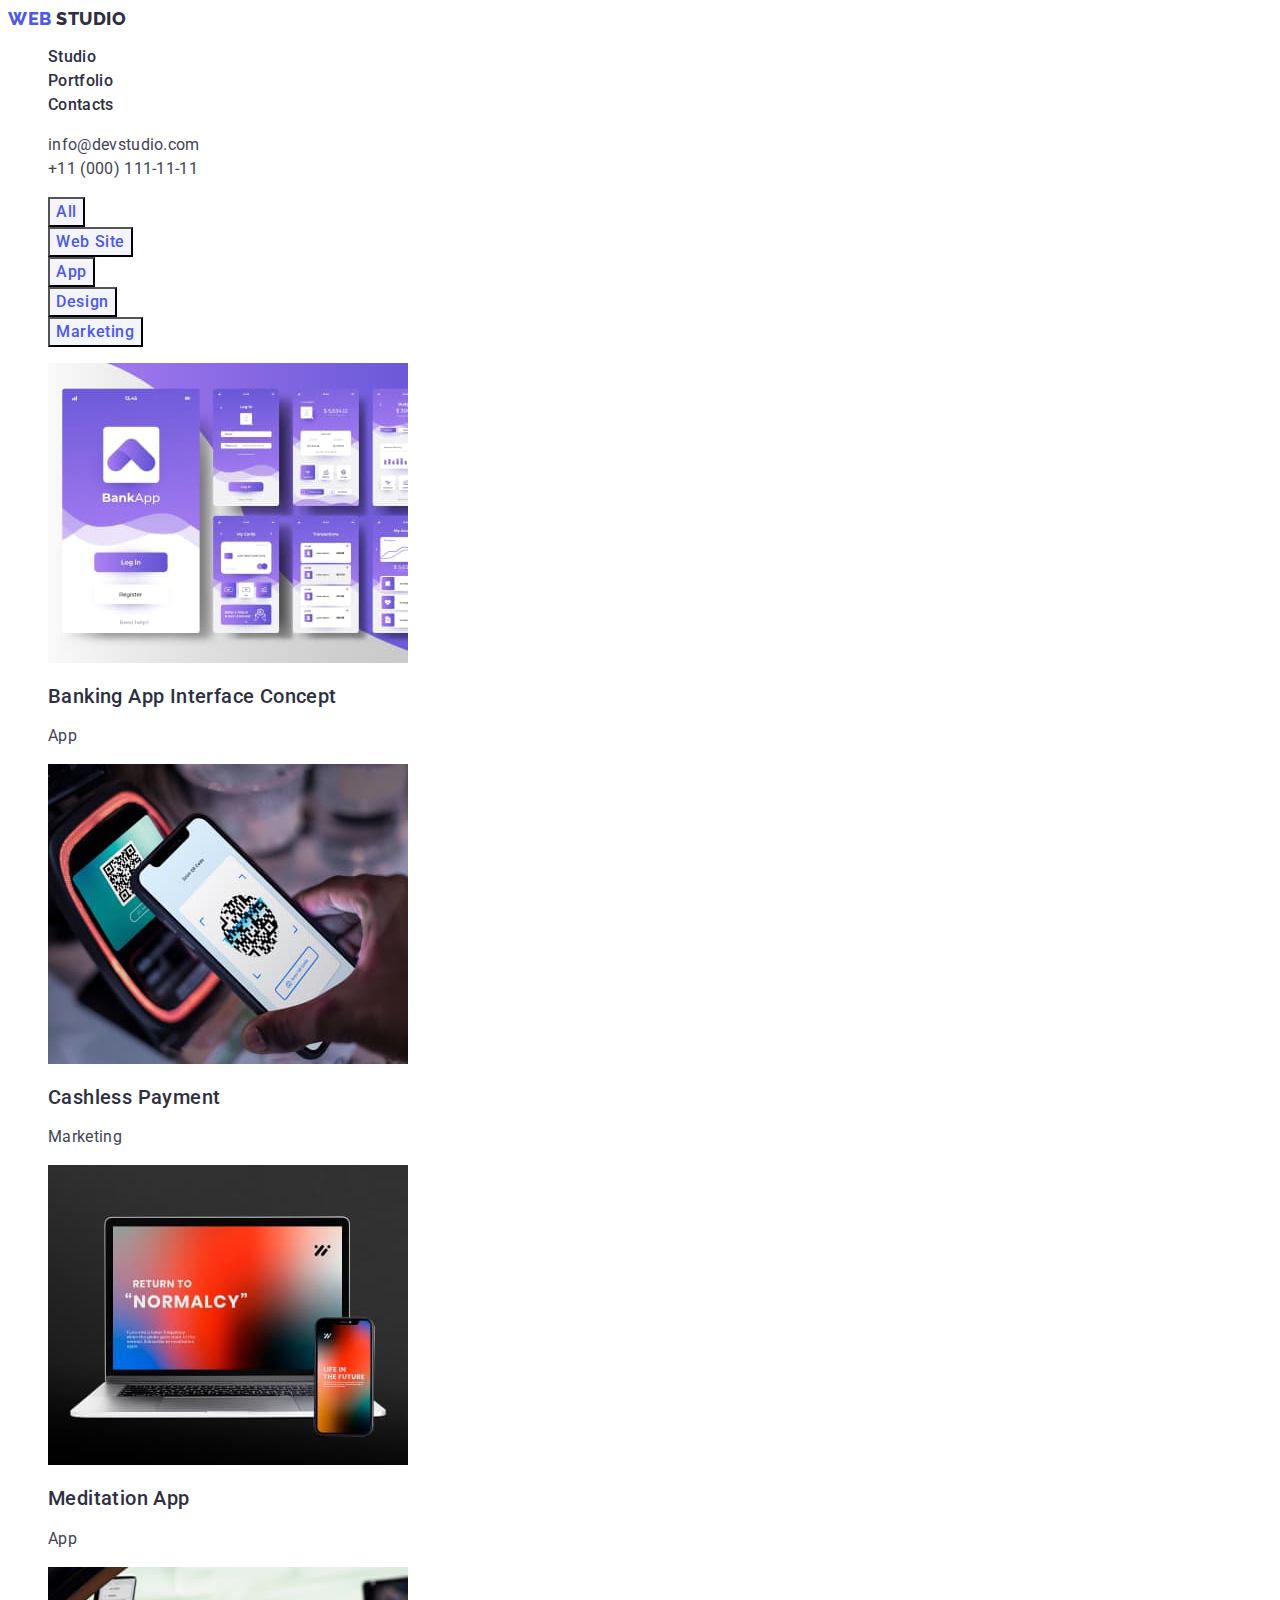
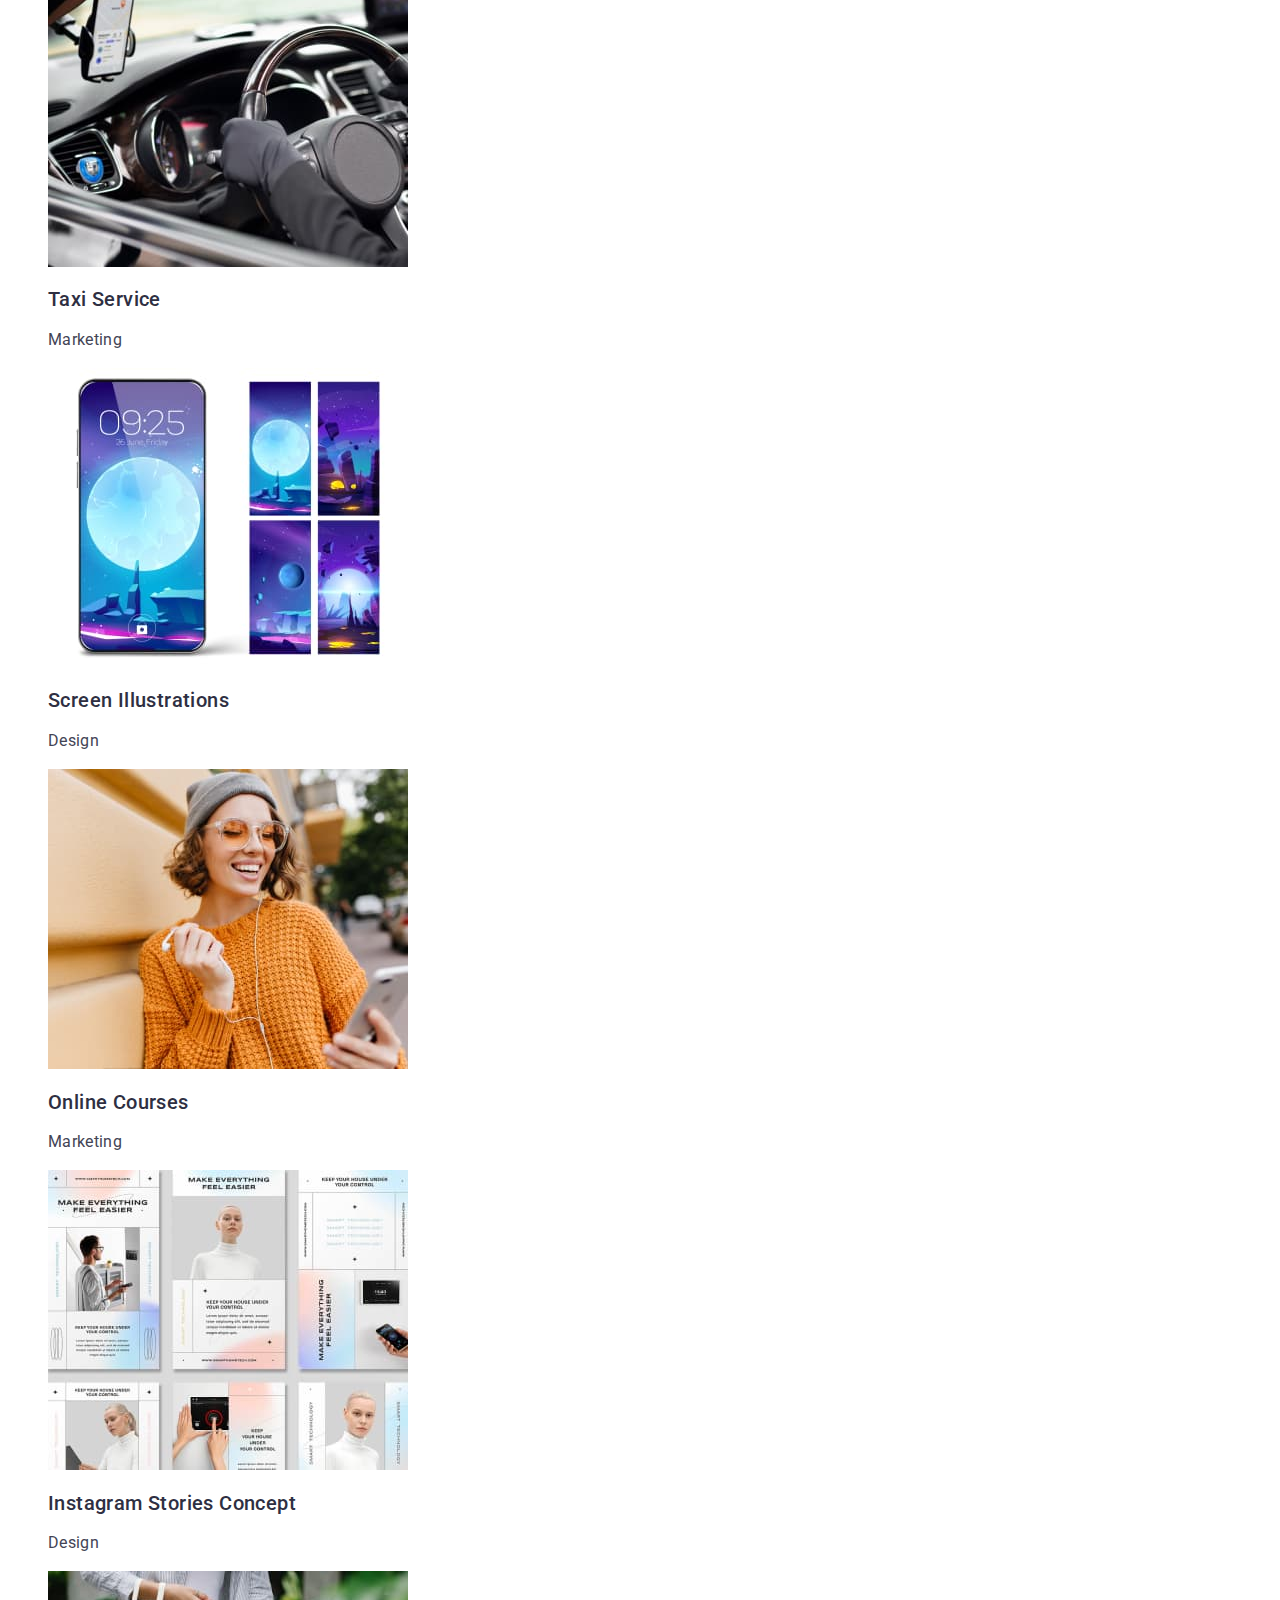
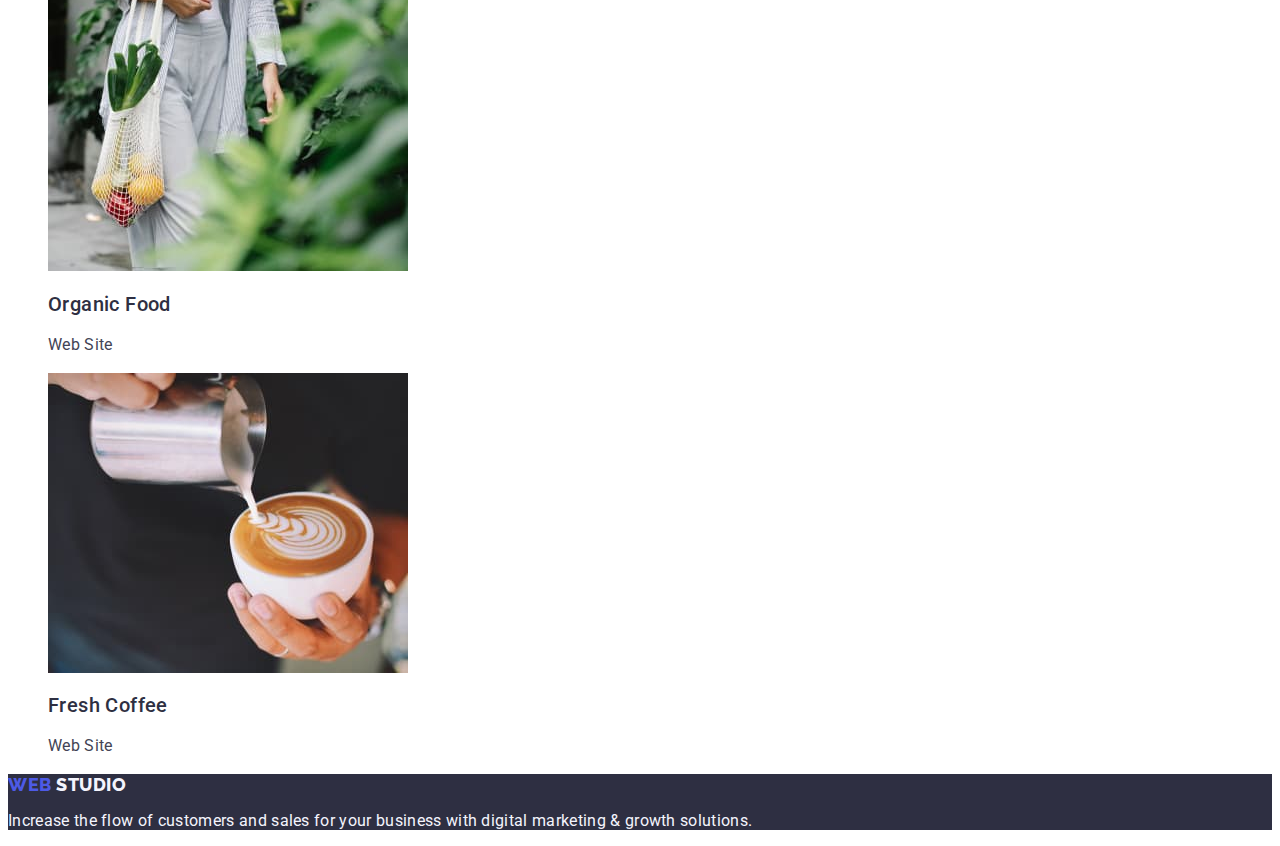
==== portfolio.html @ 3e4e4a05 "Initial commit" ====
<!DOCTYPE html>
<html lang="en">
  <head>
    <meta charset="UTF-8" />
    <meta http-equiv="X-UA-Compatible" content="IE=edge" />
    <meta name="viewport" content="width=device-width, initial-scale=1.0" />
    <title>Portfolio</title>
    <link rel="preconnect" href="https://fonts.googleapis.com" />
    <link rel="preconnect" href="https://fonts.gstatic.com" crossorigin />
    <link
      href="https://fonts.googleapis.com/css2?family=Raleway:wght@800&family=Roboto:wght@400;500;700&display=swap"
      rel="stylesheet"
    />
    <link rel="stylesheet" href="./css/styles.css" />
  </head>
  <body>
    <!-- header -->
    <header>
      <nav>
        <a class="logo link" href="./index.html">
          Web
          <span class="logo-second-part">Studio</span>
        </a>

        <ul class="list menu">
          <li class="menu-item">
            <a href="./index.html" class="menu-link link">Studio</a>
          </li>
          <li class="menu-item">
            <a href="./portfolio.html" class="menu-link link">Portfolio</a>
          </li>
          <li class="menu-item">
            <a href="" class="menu-link link">Contacts</a>
          </li>
        </ul>
      </nav>
      <address class="addres-list">
        <ul class="list">
          <li>
            <a href="mailto:info@devstudio.com" class="addres-link link"
              >info@devstudio.com</a
            >
          </li>
          <li>
            <a href="tel:+110001111111" class="addres-link link"
              >+11 (000) 111-11-11</a
            >
          </li>
        </ul>
      </address>
    </header>
    <!-- main -->
    <main>
      <section>
        <h1 hidden>Portfolio</h1>
        <!-- buttons -->

        <ul class="list button-list">
          <li class="button-list-item">
            <button type="button" class="button-body">All</button>
          </li>
          <li class="button-list-item">
            <button type="button" class="button-body">Web Site</button>
          </li>
          <li class="button-list-item">
            <button type="button" class="button-body">App</button>
          </li>
          <li class="button-list-item">
            <button type="button" class="button-body">Design</button>
          </li>
          <li class="button-list-item">
            <button type="button" class="button-body">Marketing</button>
          </li>
        </ul>

        <!-- Photo list -->
        <ul class="list">
          <li>
            <a href="" class="link">
              <img
                src="./images/photos_portfolio/foto_portfolio1.jpg"
                alt="Banking App Interface"
                width="360"
                height="300"
              />
              <h2 class="pic-name">Banking App Interface Concept</h2>
              <p class="pic-description">App</p>
            </a>
          </li>
          <li>
            <a href="" class="link">
              <img
                src="./images/photos_portfolio/foto_portfolio2.jpg"
                alt="Payment"
                width="360"
                height="300"
              />
              <h2 class="pic-name">Cashless Payment</h2>
              <p class="pic-description">Marketing</p>
            </a>
          </li>
          <li>
            <a href="" class="link">
              <img
                src="./images/photos_portfolio/foto_portfolio3.jpg"
                alt="Meditation App"
                width="360"
                height="300"
              />
              <h2 class="pic-name">Meditation App</h2>
              <p class="pic-description">App</p>
            </a>
          </li>
          <li>
            <a href="" class="link">
              <img
                src="./images/photos_portfolio/foto_portfolio4.jpg"
                alt="Taxi service"
                width="360"
                height="300"
              />
              <h2 class="pic-name">Taxi Service</h2>
              <p class="pic-description">Marketing</p>
            </a>
          </li>
          <li>
            <a href="" class="link">
              <img
                src="./images/photos_portfolio/foto_portfolio5.jpg"
                alt="Screen Illustrations"
                width="360"
                height="300"
              />
              <h2 class="pic-name">Screen Illustrations</h2>
              <p class="pic-description">Design</p>
            </a>
          </li>
          <li>
            <a href="" class="link">
              <img
                src="./images/photos_portfolio/foto_portfolio6.jpg"
                alt="Online Courses"
                width="360"
                height="300"
              />
              <h2 class="pic-name">Online Courses</h2>
              <p class="pic-description">Marketing</p>
            </a>
          </li>
          <li>
            <a href="" class="link">
              <img
                src="./images/photos_portfolio/foto_portfolio7.jpg"
                alt="Instagram Stories Concept"
                width="360"
                height="300"
              />
              <h2 class="pic-name">Instagram Stories Concept</h2>
              <p class="pic-description">Design</p>
            </a>
          </li>
          <li>
            <a href="" class="link">
              <img
                src="./images/photos_portfolio/foto_portfolio8.jpg"
                alt="Organic Food"
                width="360"
                height="300"
              />
              <h2 class="pic-name">Organic Food</h2>
              <p class="pic-description">Web Site</p>
            </a>
          </li>
          <li>
            <a href="" class="link">
              <img
                src="./images/photos_portfolio/foto_portfolio9.jpg"
                alt="Fresh Coffee"
                width="360"
                height="300"
              />
              <h2 class="pic-name">Fresh Coffee</h2>
              <p class="pic-description">Web Site</p>
            </a>
          </li>
        </ul>
      </section>
    </main>
    <footer class="footer">
      <a class="logo link" href="./index.html">
        Web
        <span class="logo-second-part logo-second-part-white">Studio</span>
      </a>
      <p class="footer-text">
        Increase the flow of customers and sales for your business with digital
        marketing & growth solutions.
      </p>
    </footer>
  </body>
</html>
---- css/styles.css ----
:root {
  --accent-color: #404bbf;
}
body {
  font-family: "Roboto", sans-serif;
  color: #434455;
  background-color: #ffffff;
}
button {
  cursor: pointer;
  font-family: inherit;
}
.link {
  text-decoration: none;
}
.list {
  list-style: none;
}
.menu-link {
  color: #2e2f42;
}
.menu-link:hover,
.addres-link:hover {
  color: var(--accent-color);
}
.menu-link:focus,
.addres-link:focus {
  color: var(--accent-color);
}
/* LOGO */

.logo {
  font-family: "Raleway", sans-serif;
  font-weight: 800;
  font-size: 18px;
  line-height: 1.17;
  letter-spacing: 0.03em;
  text-transform: uppercase;
  text-decoration: none;
  color: #4d5ae5;
}
.logo-second-part {
  color: #2e2f42;
}
/* NAVIGATION */
.menu-item {
  font-weight: 500;
  font-size: 16px;
  line-height: 1.5;
  letter-spacing: 0.02em;
  color: #2e2f42;
}
/* ADDRES */
.addres-list {
  font-style: normal;
}
.addres-link {
  font-size: 16px;
  text-decoration: none;
  line-height: 1.5;
  letter-spacing: 0.02em;
  color: #434455;
}
/* HERO SECTION */
.hero {
  background-color: #2e2f42;
}
.title {
  font-weight: 700;
  text-align: center;
  font-size: 56px;
  line-height: 1.07;
  letter-spacing: 0.02em;
  color: #ffffff;
}
.hero-btn {
  font-weight: 500;
  font-size: 16px;
  line-height: 1.5;
  letter-spacing: 0.04em;
  color: #ffffff;
  background-color: #4d5ae5;
}
.hero-btn:hover,
.hero-btn:focus {
  background-color: var(--accent-color);
}
/* FEATURES */
.description-title {
  font-weight: 500;
  font-size: 20px;
  line-height: 1.2;
  letter-spacing: 0.02em;
  color: #2e2f42;
}
.description {
  font-size: 16px;
  line-height: 1.5;
  letter-spacing: 0.02em;
}
/* WHAT ARE WE DOING */
.subtitle {
  font-weight: 700;
  font-size: 36px;
  line-height: 1.11;
  text-align: center;
  letter-spacing: 0.02em;
  text-transform: capitalize;
  color: #2e2f42;
}
/* OUR TEAM */
.our-team {
  background-color: #f4f4fd;
}
.images-team {
  background-color: #ffffff;
}
.name-teammate {
  font-weight: 500;
  font-size: 20px;
  line-height: 1.2;
  letter-spacing: 0.02em;
  color: #2e2f42;
}
.place {
  font-size: 16px;
  line-height: 1.5;
  letter-spacing: 0.02em;
}
/* FOOTER */
.footer {
  background-color: #2e2f42;
}
.footer-text {
  font-size: 16px;
  line-height: 1.2;
  letter-spacing: 0.02em;
  color: #f4f4fd;
}
.logo-second-part-white {
  color: #f4f4fd;
}
/* ---------------------------------------------PORTFOLIO --------------------------------------------- */
/* BUTTONS */
.button-body {
  background-color: #f4f4fd;
  font-weight: 500;
  font-size: 16px;
  line-height: 1.5;
  letter-spacing: 0.04em;
  color: #4d5ae5;
}
.button-body:hover,
.button-body:focus {
  background-color: var(--accent-color);
  color: #ffffff;
}
/* PICTURES */
.pic-name {
  font-weight: 500;
  font-size: 20px;
  line-height: 1.2;
  letter-spacing: 0.02em;
  color: #2e2f42;
}
.pic-description {
  font-size: 16px;
  line-height: 1.5;
  letter-spacing: 0.02em;
  color: #434455;
}
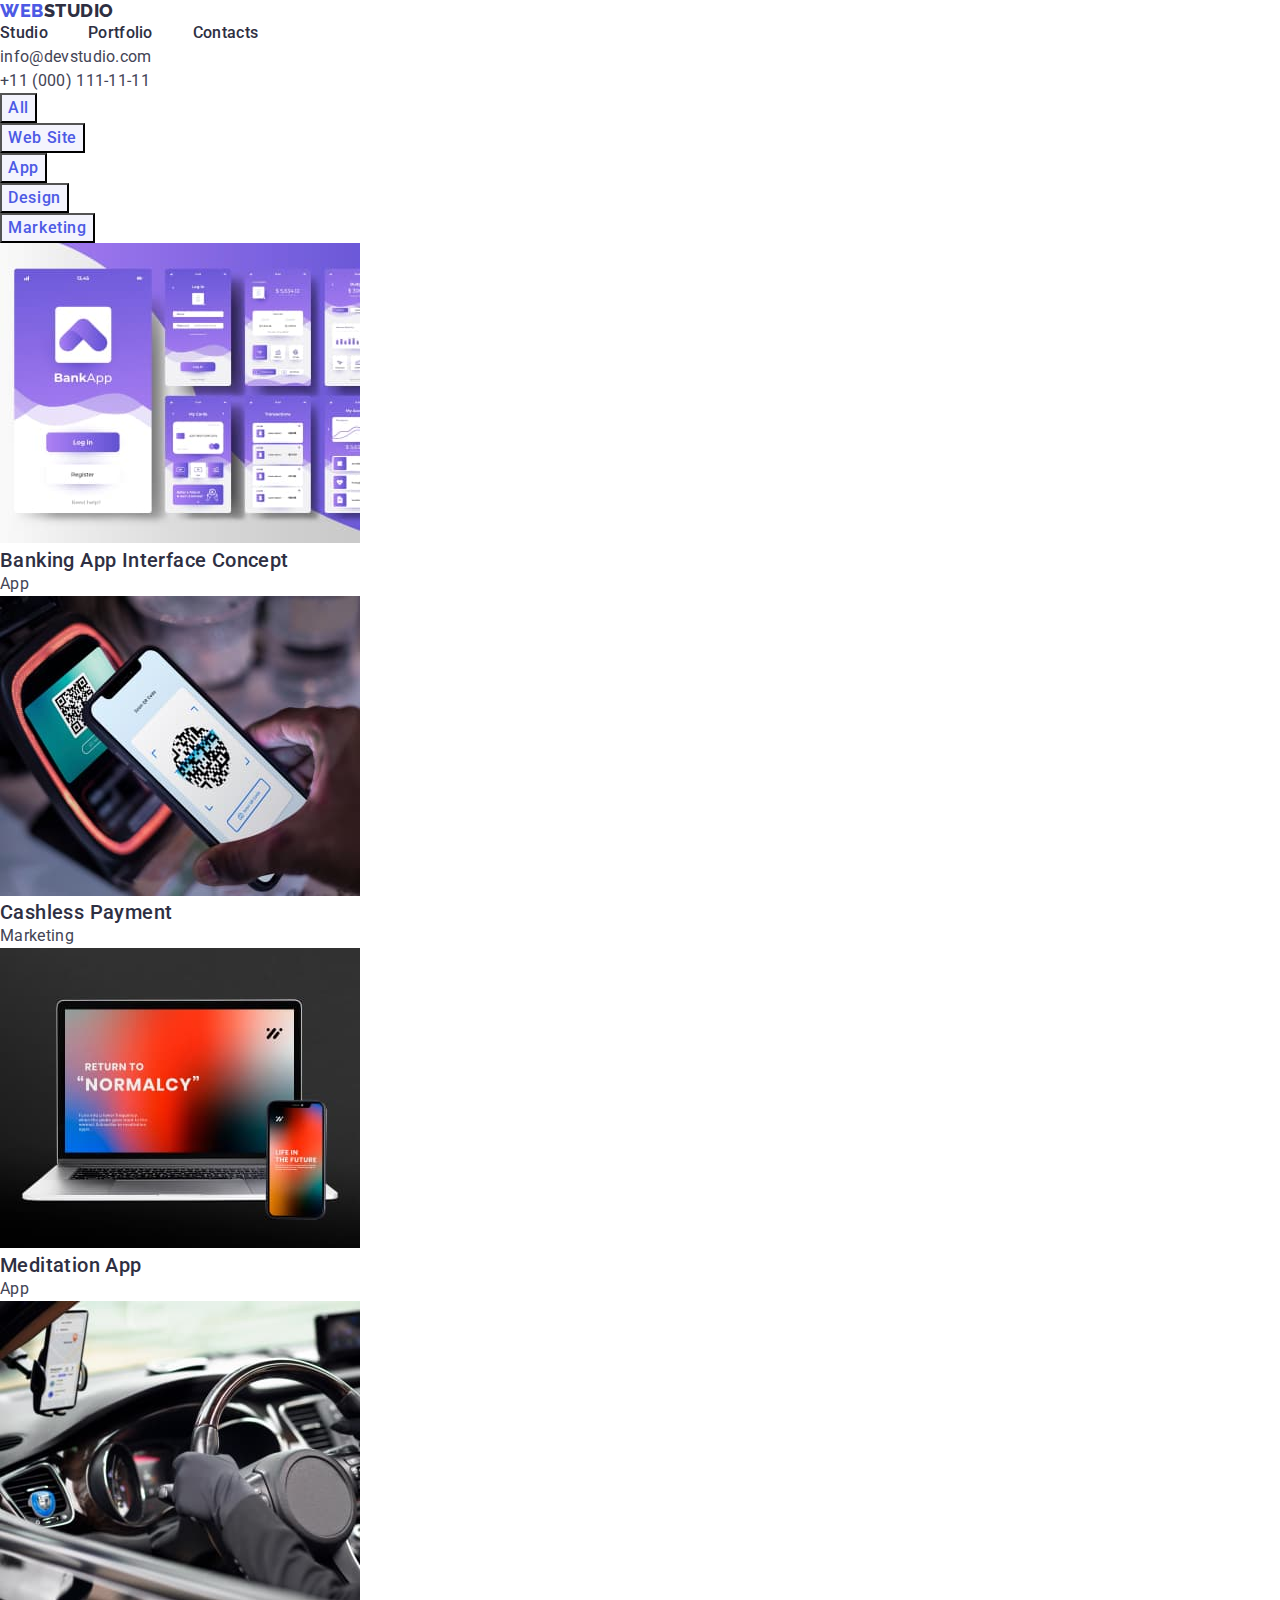
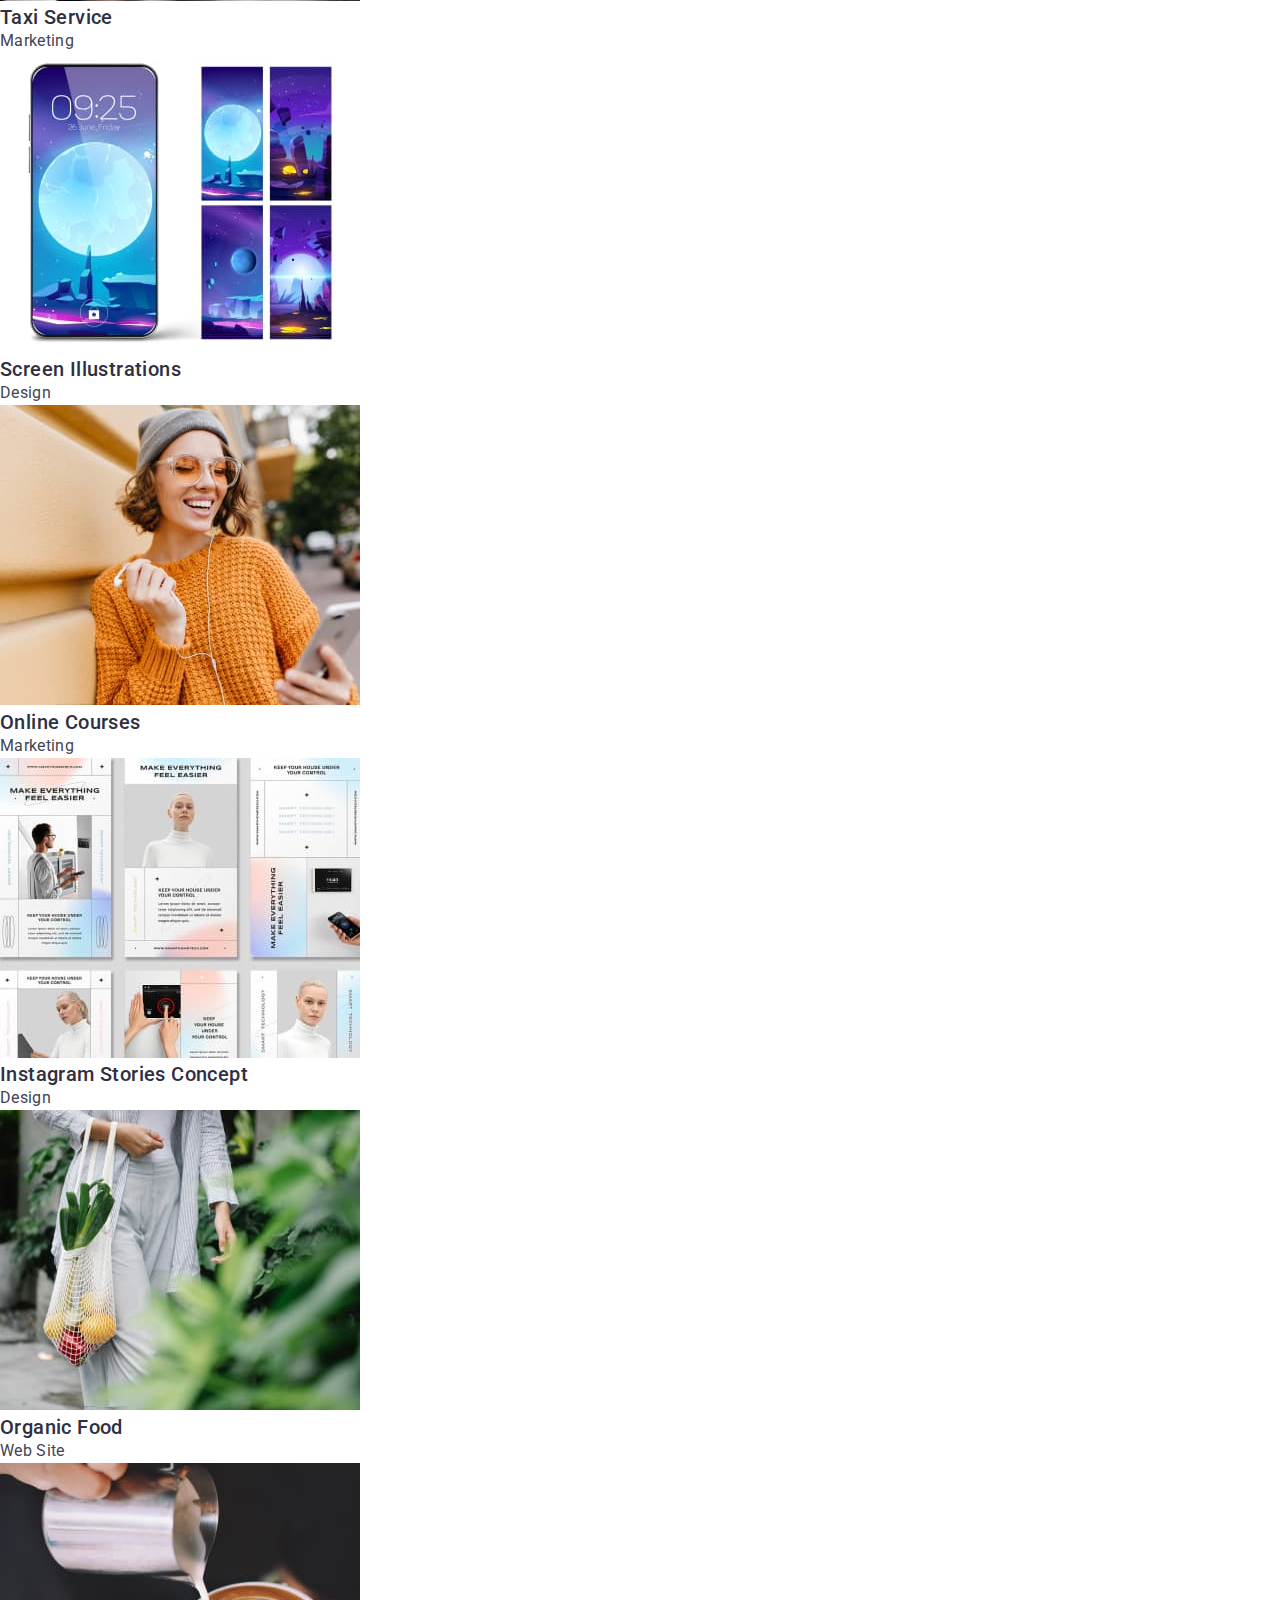
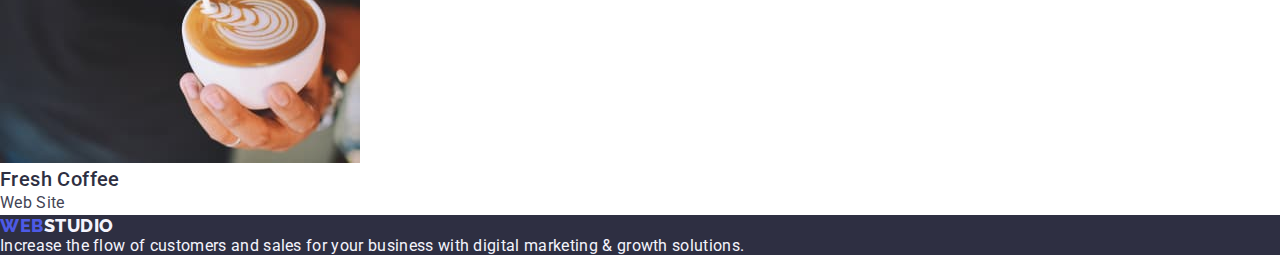
==== commit 487653c6: "Start position" ====
--- a/portfolio.html
+++ b/portfolio.html
@@ -5,6 +5,10 @@
     <meta http-equiv="X-UA-Compatible" content="IE=edge" />
     <meta name="viewport" content="width=device-width, initial-scale=1.0" />
     <title>Portfolio</title>
+    <link
+      rel="stylesheet"
+      href="https://cdn.jsdelivr.net/npm/modern-normalize@1.1.0/modern-normalize.min.css"
+    />
     <link rel="preconnect" href="https://fonts.googleapis.com" />
     <link rel="preconnect" href="https://fonts.gstatic.com" crossorigin />
     <link
@@ -18,8 +22,7 @@
     <header>
       <nav>
         <a class="logo link" href="./index.html">
-          Web
-          <span class="logo-second-part">Studio</span>
+          Web<span class="logo-second-part">Studio</span>
         </a>
 
         <ul class="list menu">
@@ -188,8 +191,7 @@
     </main>
     <footer class="footer">
       <a class="logo link" href="./index.html">
-        Web
-        <span class="logo-second-part logo-second-part-white">Studio</span>
+        Web<span class="logo-second-part logo-second-part-white">Studio</span>
       </a>
       <p class="footer-text">
         Increase the flow of customers and sales for your business with digital
--- a/css/styles.css
+++ b/css/styles.css
@@ -19,14 +19,21 @@
 .menu-link {
   color: #2e2f42;
 }
-.menu-link:hover,
-.addres-link:hover {
-  color: var(--accent-color);
-}
-.menu-link:focus,
-.addres-link:focus {
-  color: var(--accent-color);
-}
+h1,
+h2,
+h3,
+h4,
+p {
+  margin-top: 0;
+  margin-bottom: 0;
+}
+ul,
+ol {
+  margin-top: 0;
+  margin-bottom: 0;
+  padding-left: 0;
+}
+/* ============================================HEADER======================================== */
 /* LOGO */
 
 .logo {
@@ -38,8 +45,10 @@
   text-transform: uppercase;
   text-decoration: none;
   color: #4d5ae5;
+  width: 44px;
 }
 .logo-second-part {
+  width: 71px;
   color: #2e2f42;
 }
 /* NAVIGATION */
@@ -49,6 +58,14 @@
   line-height: 1.5;
   letter-spacing: 0.02em;
   color: #2e2f42;
+}
+.menu-link:hover,
+.addres-link:hover {
+  color: var(--accent-color);
+}
+.menu-link:focus,
+.addres-link:focus {
+  color: var(--accent-color);
 }
 /* ADDRES */
 .addres-list {
@@ -61,9 +78,39 @@
   letter-spacing: 0.02em;
   color: #434455;
 }
+.header {
+  padding-top: 24px;
+  padding-bottom: 24px;
+}
+.header-container {
+  display: flex;
+  align-items: center;
+  justify-content: space-between;
+}
+.navigation {
+  display: flex;
+  align-items: center;
+}
+.menu {
+  display: flex;
+  align-items: center;
+}
+.logo-container {
+  margin-right: 76px;
+}
+.menu-item:not(:last-child) {
+  margin-right: 40px;
+}
+.mail {
+  margin-right: 40px;
+}
+/* ============================================/HEADER======================================== */
+/* ============================================MAIN======================================== */
 /* HERO SECTION */
 .hero {
   background-color: #2e2f42;
+  text-align: center;
+  display: flex;
 }
 .title {
   font-weight: 700;
@@ -72,6 +119,8 @@
   line-height: 1.07;
   letter-spacing: 0.02em;
   color: #ffffff;
+  width: 496px;
+  height: 120px;
 }
 .hero-btn {
   font-weight: 500;
@@ -127,6 +176,7 @@
   line-height: 1.5;
   letter-spacing: 0.02em;
 }
+/* ============================================/MAIN======================================== */
 /* FOOTER */
 .footer {
   background-color: #2e2f42;
@@ -169,3 +219,11 @@
   letter-spacing: 0.02em;
   color: #434455;
 }
+/* ---------------------------------------------disposition--------------------------------------------- */
+.container {
+  width: 1188px;
+  margin-left: auto;
+  margin-right: auto;
+  padding-left: 15px;
+  padding-right: 15px;
+}
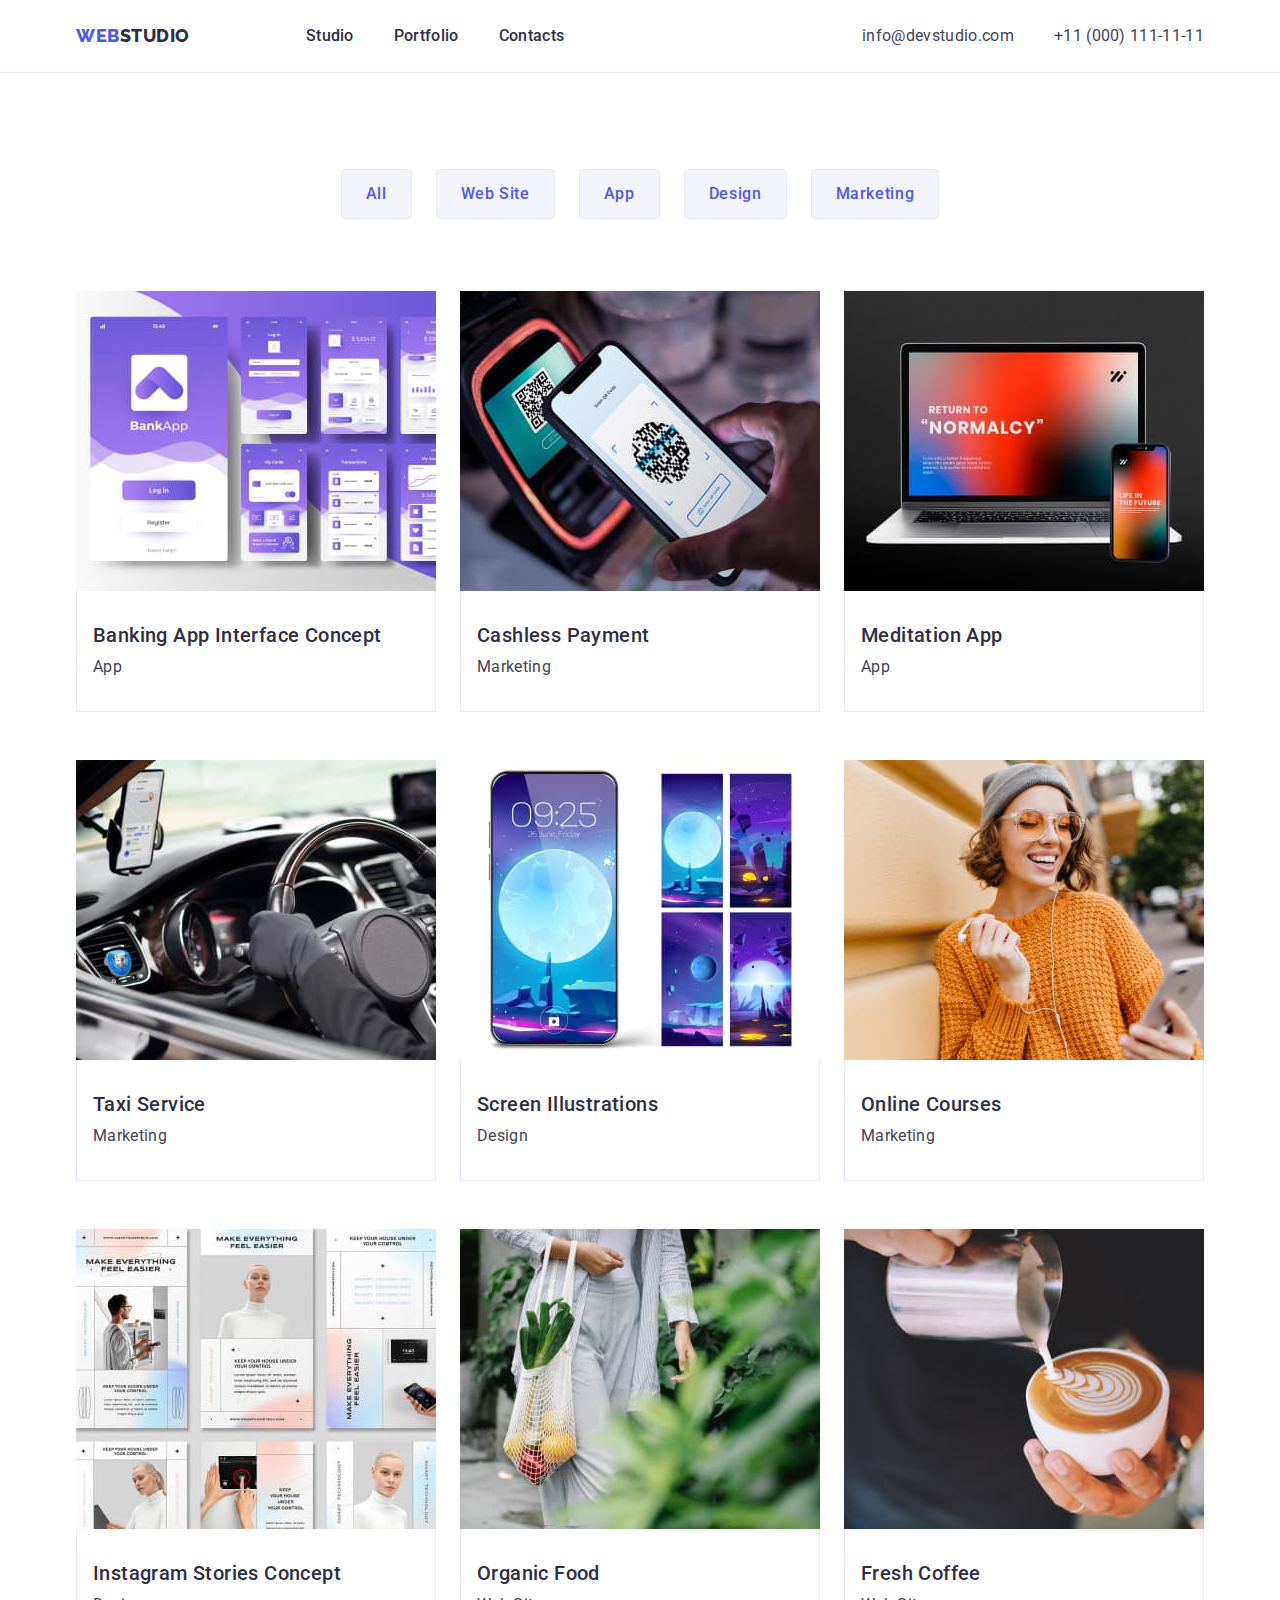
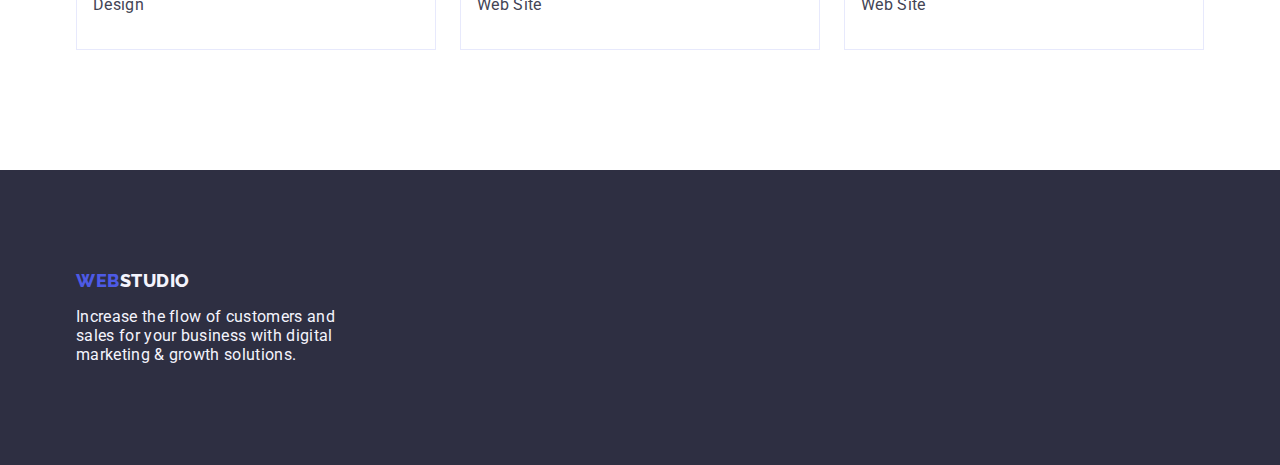
==== commit 1a16797b: "Finish" ====
--- a/portfolio.html
+++ b/portfolio.html
@@ -19,184 +19,208 @@
   </head>
   <body>
     <!-- header -->
-    <header>
-      <nav>
-        <a class="logo link" href="./index.html">
-          Web<span class="logo-second-part">Studio</span>
-        </a>
+    <header class="header">
+      <div class="container header-container">
+        <nav class="navigation">
+          <a class="logo link logo-container" href="./index.html">
+            Web<span class="logo-second-part">Studio</span>
+          </a>
 
-        <ul class="list menu">
-          <li class="menu-item">
-            <a href="./index.html" class="menu-link link">Studio</a>
-          </li>
-          <li class="menu-item">
-            <a href="./portfolio.html" class="menu-link link">Portfolio</a>
-          </li>
-          <li class="menu-item">
-            <a href="" class="menu-link link">Contacts</a>
-          </li>
-        </ul>
-      </nav>
-      <address class="addres-list">
-        <ul class="list">
-          <li>
-            <a href="mailto:info@devstudio.com" class="addres-link link"
-              >info@devstudio.com</a
-            >
-          </li>
-          <li>
-            <a href="tel:+110001111111" class="addres-link link"
-              >+11 (000) 111-11-11</a
-            >
-          </li>
-        </ul>
-      </address>
+          <ul class="list menu">
+            <li class="menu-item">
+              <a href="./index.html" class="menu-link link">Studio</a>
+            </li>
+            <li class="menu-item">
+              <a href="./portfolio.html" class="menu-link link">Portfolio</a>
+            </li>
+            <li class="menu-item">
+              <a href="" class="menu-link link">Contacts</a>
+            </li>
+          </ul>
+        </nav>
+        <address class="addres-list">
+          <ul class="list menu">
+            <li>
+              <a href="mailto:info@devstudio.com" class="addres-link link"
+                >info@devstudio.com</a
+              >
+            </li>
+            <li>
+              <a href="tel:+110001111111" class="addres-link link"
+                >+11 (000) 111-11-11</a
+              >
+            </li>
+          </ul>
+        </address>
+      </div>
     </header>
     <!-- main -->
     <main>
-      <section>
-        <h1 hidden>Portfolio</h1>
-        <!-- buttons -->
+      <section class="section-portfolio">
+        <div class="container">
+          <h1 hidden>Portfolio</h1>
+          <!-- buttons -->
 
-        <ul class="list button-list">
-          <li class="button-list-item">
-            <button type="button" class="button-body">All</button>
-          </li>
-          <li class="button-list-item">
-            <button type="button" class="button-body">Web Site</button>
-          </li>
-          <li class="button-list-item">
-            <button type="button" class="button-body">App</button>
-          </li>
-          <li class="button-list-item">
-            <button type="button" class="button-body">Design</button>
-          </li>
-          <li class="button-list-item">
-            <button type="button" class="button-body">Marketing</button>
-          </li>
-        </ul>
+          <ul class="list button-list">
+            <li class="button-list-item">
+              <button type="button" class="button-body">All</button>
+            </li>
+            <li class="button-list-item">
+              <button type="button" class="button-body">Web Site</button>
+            </li>
+            <li class="button-list-item">
+              <button type="button" class="button-body">App</button>
+            </li>
+            <li class="button-list-item">
+              <button type="button" class="button-body">Design</button>
+            </li>
+            <li class="button-list-item">
+              <button type="button" class="button-body">Marketing</button>
+            </li>
+          </ul>
 
-        <!-- Photo list -->
-        <ul class="list">
-          <li>
-            <a href="" class="link">
-              <img
-                src="./images/photos_portfolio/foto_portfolio1.jpg"
-                alt="Banking App Interface"
-                width="360"
-                height="300"
-              />
-              <h2 class="pic-name">Banking App Interface Concept</h2>
-              <p class="pic-description">App</p>
-            </a>
-          </li>
-          <li>
-            <a href="" class="link">
-              <img
-                src="./images/photos_portfolio/foto_portfolio2.jpg"
-                alt="Payment"
-                width="360"
-                height="300"
-              />
-              <h2 class="pic-name">Cashless Payment</h2>
-              <p class="pic-description">Marketing</p>
-            </a>
-          </li>
-          <li>
-            <a href="" class="link">
-              <img
-                src="./images/photos_portfolio/foto_portfolio3.jpg"
-                alt="Meditation App"
-                width="360"
-                height="300"
-              />
-              <h2 class="pic-name">Meditation App</h2>
-              <p class="pic-description">App</p>
-            </a>
-          </li>
-          <li>
-            <a href="" class="link">
-              <img
-                src="./images/photos_portfolio/foto_portfolio4.jpg"
-                alt="Taxi service"
-                width="360"
-                height="300"
-              />
-              <h2 class="pic-name">Taxi Service</h2>
-              <p class="pic-description">Marketing</p>
-            </a>
-          </li>
-          <li>
-            <a href="" class="link">
-              <img
-                src="./images/photos_portfolio/foto_portfolio5.jpg"
-                alt="Screen Illustrations"
-                width="360"
-                height="300"
-              />
-              <h2 class="pic-name">Screen Illustrations</h2>
-              <p class="pic-description">Design</p>
-            </a>
-          </li>
-          <li>
-            <a href="" class="link">
-              <img
-                src="./images/photos_portfolio/foto_portfolio6.jpg"
-                alt="Online Courses"
-                width="360"
-                height="300"
-              />
-              <h2 class="pic-name">Online Courses</h2>
-              <p class="pic-description">Marketing</p>
-            </a>
-          </li>
-          <li>
-            <a href="" class="link">
-              <img
-                src="./images/photos_portfolio/foto_portfolio7.jpg"
-                alt="Instagram Stories Concept"
-                width="360"
-                height="300"
-              />
-              <h2 class="pic-name">Instagram Stories Concept</h2>
-              <p class="pic-description">Design</p>
-            </a>
-          </li>
-          <li>
-            <a href="" class="link">
-              <img
-                src="./images/photos_portfolio/foto_portfolio8.jpg"
-                alt="Organic Food"
-                width="360"
-                height="300"
-              />
-              <h2 class="pic-name">Organic Food</h2>
-              <p class="pic-description">Web Site</p>
-            </a>
-          </li>
-          <li>
-            <a href="" class="link">
-              <img
-                src="./images/photos_portfolio/foto_portfolio9.jpg"
-                alt="Fresh Coffee"
-                width="360"
-                height="300"
-              />
-              <h2 class="pic-name">Fresh Coffee</h2>
-              <p class="pic-description">Web Site</p>
-            </a>
-          </li>
-        </ul>
+          <!-- Photo list -->
+          <ul class="list pic-list">
+            <li class="pic-link">
+              <a href="" class="link">
+                <img
+                  src="./images/photos_portfolio/foto_portfolio1.jpg"
+                  alt="Banking App Interface"
+                  width="360"
+                  height="300"
+                />
+                <div class="pic-container">
+                  <h2 class="pic-name">Banking App Interface Concept</h2>
+                  <p class="pic-description">App</p>
+                </div>
+              </a>
+            </li>
+            <li class="pic-link">
+              <a href="" class="link">
+                <img
+                  src="./images/photos_portfolio/foto_portfolio2.jpg"
+                  alt="Payment"
+                  width="360"
+                  height="300"
+                />
+                <div class="pic-container">
+                  <h2 class="pic-name">Cashless Payment</h2>
+                  <p class="pic-description">Marketing</p>
+                </div>
+              </a>
+            </li>
+            <li class="pic-link">
+              <a href="" class="link">
+                <img
+                  src="./images/photos_portfolio/foto_portfolio3.jpg"
+                  alt="Meditation App"
+                  width="360"
+                  height="300"
+                />
+                <div class="pic-container">
+                  <h2 class="pic-name">Meditation App</h2>
+                  <p class="pic-description">App</p>
+                </div>
+              </a>
+            </li>
+            <li class="pic-link">
+              <a href="" class="link">
+                <img
+                  src="./images/photos_portfolio/foto_portfolio4.jpg"
+                  alt="Taxi service"
+                  width="360"
+                  height="300"
+                />
+                <div class="pic-container">
+                  <h2 class="pic-name">Taxi Service</h2>
+                  <p class="pic-description">Marketing</p>
+                </div>
+              </a>
+            </li>
+            <li class="pic-link">
+              <a href="" class="link">
+                <img
+                  src="./images/photos_portfolio/foto_portfolio5.jpg"
+                  alt="Screen Illustrations"
+                  width="360"
+                  height="300"
+                />
+                <div class="pic-container">
+                  <h2 class="pic-name">Screen Illustrations</h2>
+                  <p class="pic-description">Design</p>
+                </div>
+              </a>
+            </li>
+            <li class="pic-link">
+              <a href="" class="link">
+                <img
+                  src="./images/photos_portfolio/foto_portfolio6.jpg"
+                  alt="Online Courses"
+                  width="360"
+                  height="300"
+                />
+                <div class="pic-container">
+                  <h2 class="pic-name">Online Courses</h2>
+                  <p class="pic-description">Marketing</p>
+                </div>
+              </a>
+            </li>
+            <li class="pic-link">
+              <a href="" class="link">
+                <img
+                  src="./images/photos_portfolio/foto_portfolio7.jpg"
+                  alt="Instagram Stories Concept"
+                  width="360"
+                  height="300"
+                />
+                <div class="pic-container">
+                  <h2 class="pic-name">Instagram Stories Concept</h2>
+                  <p class="pic-description">Design</p>
+                </div>
+              </a>
+            </li>
+            <li class="pic-link">
+              <a href="" class="link">
+                <img
+                  src="./images/photos_portfolio/foto_portfolio8.jpg"
+                  alt="Organic Food"
+                  width="360"
+                  height="300"
+                />
+                <div class="pic-container">
+                  <h2 class="pic-name">Organic Food</h2>
+                  <p class="pic-description">Web Site</p>
+                </div>
+              </a>
+            </li>
+            <li class="pic-link">
+              <a href="" class="link">
+                <img
+                  src="./images/photos_portfolio/foto_portfolio9.jpg"
+                  alt="Fresh Coffee"
+                  width="360"
+                  height="300"
+                />
+                <div class="pic-container">
+                  <h2 class="pic-name">Fresh Coffee</h2>
+                  <p class="pic-description">Web Site</p>
+                </div>
+              </a>
+            </li>
+          </ul>
+        </div>
       </section>
     </main>
     <footer class="footer">
-      <a class="logo link" href="./index.html">
-        Web<span class="logo-second-part logo-second-part-white">Studio</span>
-      </a>
-      <p class="footer-text">
-        Increase the flow of customers and sales for your business with digital
-        marketing & growth solutions.
-      </p>
+      <div class="container">
+        <a class="logo link footer-link" href="./index.html">
+          Web<span class="logo-second-part logo-second-part-white">Studio</span>
+        </a>
+        <p class="footer-text">
+          Increase the flow of customers and sales for your business with
+          digital marketing & growth solutions.
+        </p>
+      </div>
     </footer>
   </body>
 </html>
--- a/css/styles.css
+++ b/css/styles.css
@@ -32,6 +32,9 @@
   margin-top: 0;
   margin-bottom: 0;
   padding-left: 0;
+}
+img {
+  display: block;
 }
 /* ============================================HEADER======================================== */
 /* LOGO */
@@ -45,10 +48,8 @@
   text-transform: uppercase;
   text-decoration: none;
   color: #4d5ae5;
-  width: 44px;
 }
 .logo-second-part {
-  width: 71px;
   color: #2e2f42;
 }
 /* NAVIGATION */
@@ -81,6 +82,7 @@
 .header {
   padding-top: 24px;
   padding-bottom: 24px;
+  border-bottom: 1px solid #e7e9fc;
 }
 .header-container {
   display: flex;
@@ -90,20 +92,22 @@
 .navigation {
   display: flex;
   align-items: center;
+  gap: 40px;
 }
 .menu {
   display: flex;
   align-items: center;
+  gap: 40px;
 }
 .logo-container {
   margin-right: 76px;
 }
-.menu-item:not(:last-child) {
-  margin-right: 40px;
-}
-.mail {
-  margin-right: 40px;
-}
+
+.section {
+  padding-bottom: 120px;
+  padding-top: 120px;
+}
+
 /* ============================================/HEADER======================================== */
 /* ============================================MAIN======================================== */
 /* HERO SECTION */
@@ -111,6 +115,8 @@
   background-color: #2e2f42;
   text-align: center;
   display: flex;
+  padding-top: 188px;
+  padding-bottom: 188px;
 }
 .title {
   font-weight: 700;
@@ -119,16 +125,25 @@
   line-height: 1.07;
   letter-spacing: 0.02em;
   color: #ffffff;
-  width: 496px;
-  height: 120px;
+  max-width: 496px;
+  margin-left: auto;
+  margin-right: auto;
+  margin-bottom: 48px;
 }
 .hero-btn {
+  border: none;
+  margin-left: auto;
+  margin-right: auto;
+  display: block;
+  min-width: 169px;
   font-weight: 500;
   font-size: 16px;
   line-height: 1.5;
   letter-spacing: 0.04em;
   color: #ffffff;
   background-color: #4d5ae5;
+  padding: 16px 32px;
+  border-radius: 4px;
 }
 .hero-btn:hover,
 .hero-btn:focus {
@@ -141,13 +156,25 @@
   line-height: 1.2;
   letter-spacing: 0.02em;
   color: #2e2f42;
+  width: calc((100% - 72px) / 4);
+  margin-bottom: 8px;
 }
 .description {
   font-size: 16px;
   line-height: 1.5;
   letter-spacing: 0.02em;
 }
+.features-list {
+  display: flex;
+  gap: 40px;
+}
+.features-container {
+  padding: 120px 0px;
+}
 /* WHAT ARE WE DOING */
+.wawd-container {
+  padding-bottom: 120px;
+}
 .subtitle {
   font-weight: 700;
   font-size: 36px;
@@ -156,6 +183,14 @@
   letter-spacing: 0.02em;
   text-transform: capitalize;
   color: #2e2f42;
+  margin-bottom: 72px;
+}
+.wawd-list {
+  display: flex;
+  gap: 24px;
+}
+.wawd-item {
+  flex-basis: (100%-84px)/3;
 }
 /* OUR TEAM */
 .our-team {
@@ -163,6 +198,7 @@
 }
 .images-team {
   background-color: #ffffff;
+  border-radius: 0px 0px 4px 4px;
 }
 .name-teammate {
   font-weight: 500;
@@ -170,28 +206,57 @@
   line-height: 1.2;
   letter-spacing: 0.02em;
   color: #2e2f42;
+  text-align: center;
+  margin-bottom: 8px;
 }
 .place {
   font-size: 16px;
   line-height: 1.5;
   letter-spacing: 0.02em;
+  text-align: center;
+}
+.employees-list {
+  display: flex;
+  gap: 24px;
+}
+.employees-card {
+  flex-basis: (100%-96px)/4;
+}
+.employees-card-description {
+  padding: 32px 16px;
 }
 /* ============================================/MAIN======================================== */
-/* FOOTER */
+/* ============================================FOOTER======================================== */
 .footer {
   background-color: #2e2f42;
+  padding: 100px 0px;
 }
 .footer-text {
   font-size: 16px;
   line-height: 1.2;
   letter-spacing: 0.02em;
   color: #f4f4fd;
+  max-width: 264px;
 }
 .logo-second-part-white {
   color: #f4f4fd;
 }
+.footer-link {
+  display: inline-block;
+  margin-bottom: 16px;
+}
+/* ============================================/FOOTER======================================== */
 /* ---------------------------------------------PORTFOLIO --------------------------------------------- */
 /* BUTTONS */
+.section-portfolio {
+  padding: 96px 0 120px;
+}
+.button-list {
+  display: flex;
+  justify-content: center;
+  gap: 24px;
+  margin-bottom: 72px;
+}
 .button-body {
   background-color: #f4f4fd;
   font-weight: 500;
@@ -199,29 +264,48 @@
   line-height: 1.5;
   letter-spacing: 0.04em;
   color: #4d5ae5;
+  padding: 12px 24px;
+  border: 1px solid #e7e9fc;
+  border-radius: 4px;
 }
 .button-body:hover,
 .button-body:focus {
   background-color: var(--accent-color);
   color: #ffffff;
+  border: 1px solid transparent;
 }
 /* PICTURES */
+.pic-list {
+  display: flex;
+  flex-wrap: wrap;
+  column-gap: 24px;
+  row-gap: 48px;
+}
+.pic-link {
+  width: calc((100% - 48px) / 3);
+}
 .pic-name {
   font-weight: 500;
   font-size: 20px;
   line-height: 1.2;
   letter-spacing: 0.02em;
   color: #2e2f42;
+  margin-bottom: 8px;
 }
 .pic-description {
   font-size: 16px;
   line-height: 1.5;
   letter-spacing: 0.02em;
   color: #434455;
+}
+.pic-container {
+  padding: 32px 16px;
+  border: 1px solid #e7e9fc;
+  border-top: none;
 }
 /* ---------------------------------------------disposition--------------------------------------------- */
 .container {
-  width: 1188px;
+  width: 1158px;
   margin-left: auto;
   margin-right: auto;
   padding-left: 15px;
